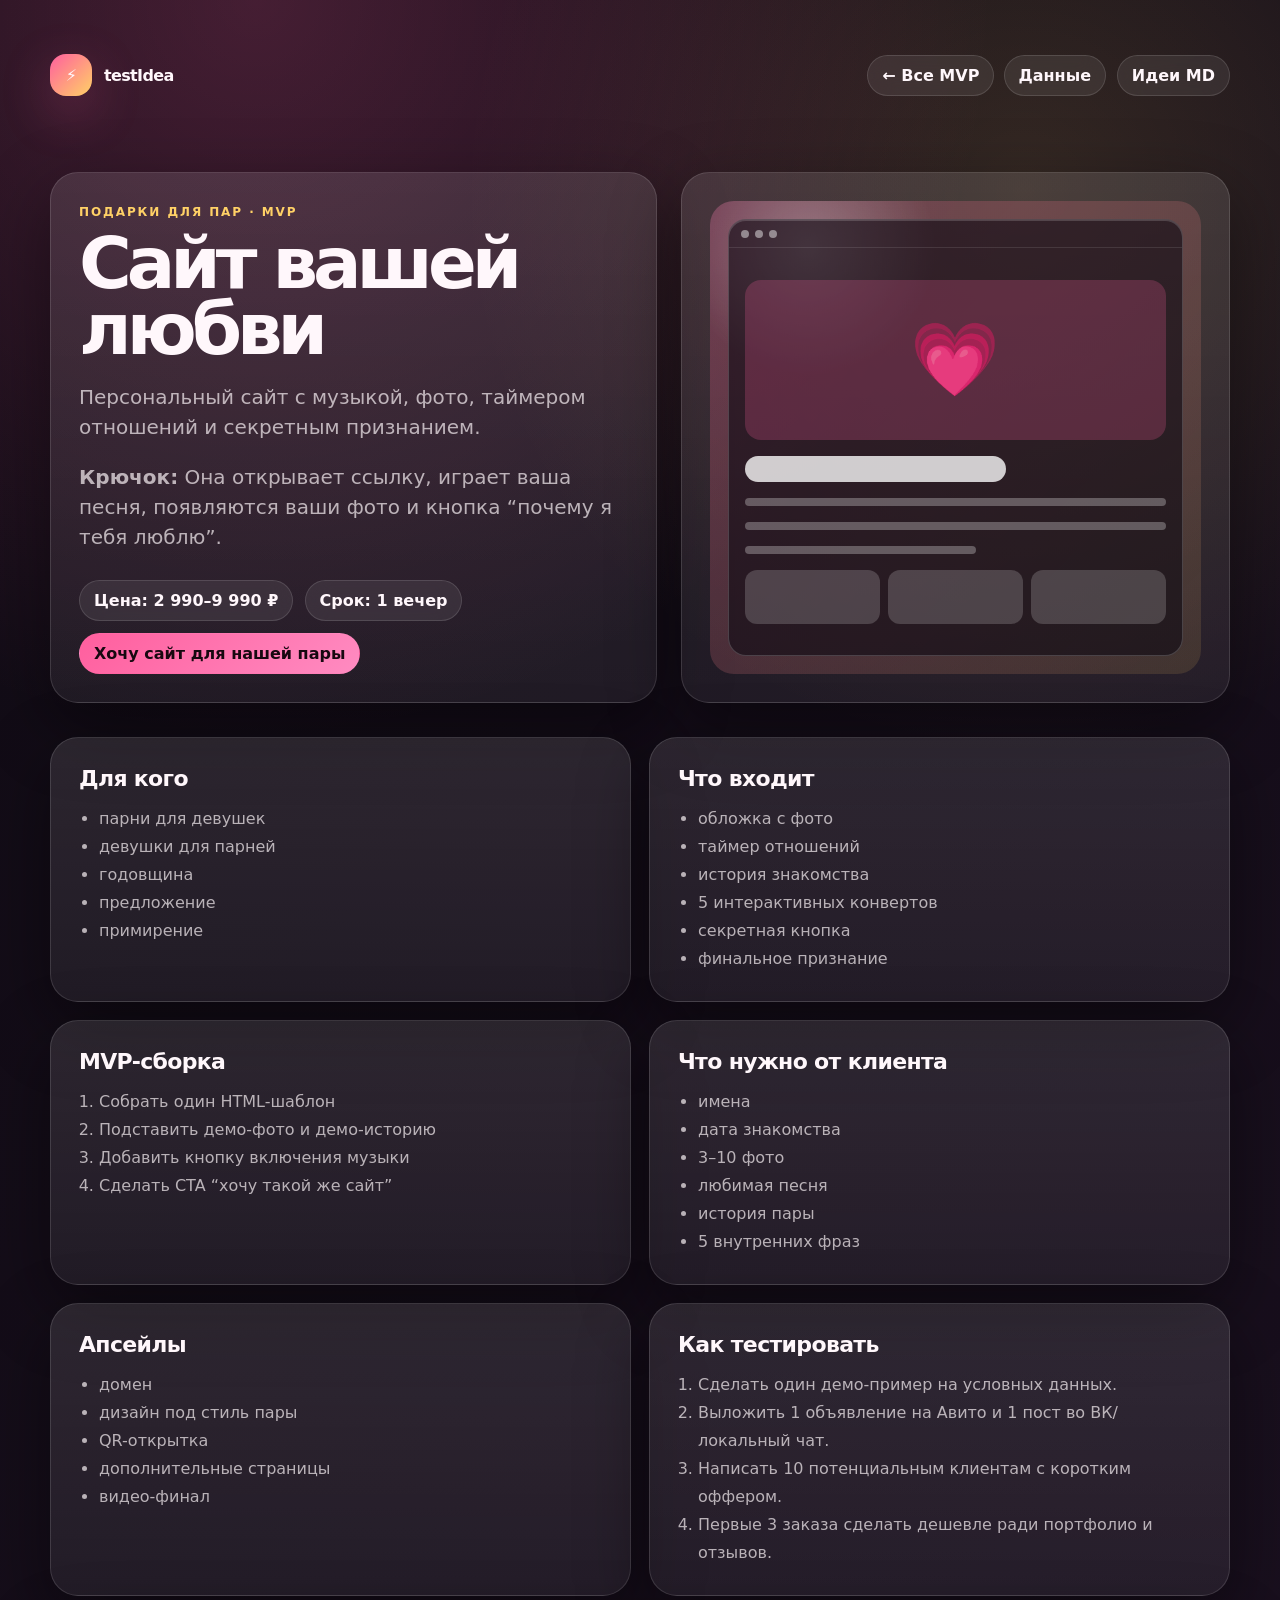
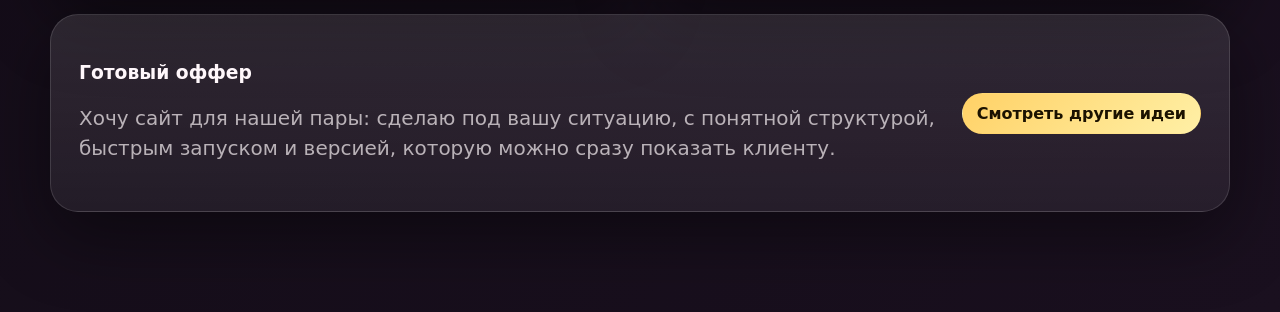
==== mvp.html @ a26f30f1 "Add reusable MVP detail page" ====
<!doctype html>
<html lang="ru">
<head>
  <meta charset="utf-8" />
  <meta name="viewport" content="width=device-width, initial-scale=1" />
  <title>MVP — testIdea</title>
  <meta name="description" content="Страница MVP-идеи из каталога testIdea." />
  <link rel="stylesheet" href="assets/style.css" />
</head>
<body>
  <main class="page">
    <section class="hero">
      <nav class="nav">
        <a class="logo" href="index.html">
          <span class="logo-mark">⚡</span>
          <span>testIdea</span>
        </a>
        <div class="nav-links">
          <a href="index.html#catalog">← Все MVP</a>
          <a href="data/ideas.js">Данные</a>
          <a href="ideas/gifts-for-couples.md">Идеи MD</a>
        </div>
      </nav>

      <div id="mvp-root"></div>
    </section>
  </main>

  <script src="data/ideas.js"></script>
  <script>
    const params = new URLSearchParams(location.search);
    const id = params.get('id') || 'love-site';
    const ideas = window.IDEAS || [];
    const item = ideas.find(idea => idea.id === id) || ideas[0];
    const root = document.querySelector('#mvp-root');

    function list(items, ordered = false) {
      const tag = ordered ? 'ol' : 'ul';
      return `<${tag}>${(items || []).map(text => `<li>${text}</li>`).join('')}</${tag}>`;
    }

    function previewIcon(type) {
      const icons = {
        romantic: '💗', book: '📖', box: '🎁', letters: '✉️', passport: '📜', order: '🛡️',
        market: '🛒', landing: '🌐', electric: '⚡', docs: '📝'
      };
      return icons[type] || '✨';
    }

    function makePreview(item) {
      return `
        <div class="preview" style="height: 100%; min-height: 420px; border-radius: 24px;">
          <div class="browser">
            <div class="browser-top"><i></i><i></i><i></i></div>
            <div class="mock" style="align-content: center; gap: 16px;">
              <div class="mock-heart" style="font-size: 72px; min-height: 160px;">${previewIcon(item.visual)}</div>
              <div class="mock-title" style="height: 26px;"></div>
              <div class="mock-line"></div>
              <div class="mock-line"></div>
              <div class="mock-line short"></div>
              <div class="mock-row"><div class="mock-box"></div><div class="mock-box"></div><div class="mock-box"></div></div>
            </div>
          </div>
        </div>`;
    }

    function render(item) {
      document.title = `${item.title} — MVP testIdea`;
      root.innerHTML = `
        <div class="detail-hero">
          <div class="panel">
            <span class="kicker">${item.category} · ${item.status}</span>
            <h1 class="detail-title">${item.title}</h1>
            <p class="detail-text">${item.tagline}</p>
            <p class="detail-text"><strong>Крючок:</strong> ${item.hook}</p>
            <div class="hero-actions">
              <span class="chip">Цена: ${item.price}</span>
              <span class="chip">Срок: ${item.time}</span>
              <a class="btn primary" href="#offer">${item.cta}</a>
            </div>
          </div>
          <div class="panel" aria-label="preview">
            ${makePreview(item)}
          </div>
        </div>

        <section class="sections">
          <article class="panel section">
            <h3>Для кого</h3>
            ${list(item.audience)}
          </article>
          <article class="panel section">
            <h3>Что входит</h3>
            ${list(item.includes)}
          </article>
          <article class="panel section">
            <h3>MVP-сборка</h3>
            ${list(item.mvp, true)}
          </article>
          <article class="panel section">
            <h3>Что нужно от клиента</h3>
            ${list(item.clientData)}
          </article>
          <article class="panel section">
            <h3>Апсейлы</h3>
            ${list(item.upsell)}
          </article>
          <article class="panel section">
            <h3>Как тестировать</h3>
            ${list([
              'Сделать один демо-пример на условных данных.',
              'Выложить 1 объявление на Авито и 1 пост во ВК/локальный чат.',
              'Написать 10 потенциальным клиентам с коротким оффером.',
              'Первые 3 заказа сделать дешевле ради портфолио и отзывов.'
            ], true)}
          </article>
          <article class="panel offer" id="offer">
            <div>
              <h3>Готовый оффер</h3>
              <p class="detail-text">${item.cta}: сделаю под вашу ситуацию, с понятной структурой, быстрым запуском и версией, которую можно сразу показать клиенту.</p>
            </div>
            <a class="btn gold" href="index.html#catalog">Смотреть другие идеи</a>
          </article>
        </section>
      `;
    }

    render(item);
  </script>
</body>
</html>
---- assets/style.css ----
:root {
  --bg: #100b14;
  --bg-2: #1a101f;
  --card: rgba(255,255,255,.075);
  --card-2: rgba(255,255,255,.11);
  --text: #fff7fb;
  --muted: rgba(255,247,251,.68);
  --line: rgba(255,255,255,.13);
  --accent: #ff5f9e;
  --accent-2: #ffd166;
  --good: #70e0a0;
  --shadow: 0 24px 70px rgba(0,0,0,.42);
  --radius: 28px;
}

* { box-sizing: border-box; }
html { scroll-behavior: smooth; }
body {
  margin: 0;
  min-height: 100vh;
  font-family: Inter, system-ui, -apple-system, BlinkMacSystemFont, 'Segoe UI', sans-serif;
  color: var(--text);
  background:
    radial-gradient(circle at 20% 0%, rgba(255,95,158,.22), transparent 34%),
    radial-gradient(circle at 80% 10%, rgba(255,209,102,.14), transparent 28%),
    linear-gradient(135deg, var(--bg), var(--bg-2));
}

a { color: inherit; text-decoration: none; }

.page {
  width: min(1180px, calc(100% - 32px));
  margin: 0 auto;
}

.hero {
  padding: 54px 0 30px;
}

.nav {
  display: flex;
  justify-content: space-between;
  align-items: center;
  gap: 18px;
  margin-bottom: 48px;
}

.logo {
  display: flex;
  align-items: center;
  gap: 12px;
  font-weight: 900;
  letter-spacing: -.04em;
}

.logo-mark {
  width: 42px;
  height: 42px;
  display: grid;
  place-items: center;
  border-radius: 16px;
  background: linear-gradient(135deg, var(--accent), var(--accent-2));
  box-shadow: 0 16px 50px rgba(255,95,158,.28);
}

.nav-links {
  display: flex;
  gap: 10px;
  flex-wrap: wrap;
  justify-content: flex-end;
}

.nav-links a, .chip, .btn, button {
  border: 1px solid var(--line);
  background: rgba(255,255,255,.08);
  color: var(--text);
  border-radius: 999px;
  padding: 10px 14px;
  font-weight: 700;
  backdrop-filter: blur(12px);
}

.kicker {
  display: inline-flex;
  align-items: center;
  gap: 8px;
  color: var(--accent-2);
  font-weight: 900;
  text-transform: uppercase;
  font-size: 12px;
  letter-spacing: .16em;
}

h1 {
  max-width: 920px;
  font-size: clamp(42px, 8vw, 94px);
  line-height: .9;
  letter-spacing: -.08em;
  margin: 16px 0 22px;
}

.lead {
  max-width: 770px;
  color: var(--muted);
  font-size: clamp(18px, 2.2vw, 24px);
  line-height: 1.45;
  margin: 0;
}

.hero-actions {
  display: flex;
  gap: 12px;
  flex-wrap: wrap;
  margin-top: 28px;
}

.btn {
  display: inline-flex;
  align-items: center;
  justify-content: center;
  gap: 8px;
  cursor: pointer;
  transition: transform .2s ease, background .2s ease, border-color .2s ease;
}

.btn:hover { transform: translateY(-2px); background: rgba(255,255,255,.14); }
.btn.primary { background: linear-gradient(135deg, var(--accent), #ff8bc1); border-color: transparent; color: #170810; }
.btn.gold { background: linear-gradient(135deg, var(--accent-2), #fff0a6); border-color: transparent; color: #1b1200; }

.stats {
  display: grid;
  grid-template-columns: repeat(3, minmax(0, 1fr));
  gap: 14px;
  margin-top: 36px;
}

.stat {
  padding: 18px;
  border: 1px solid var(--line);
  background: var(--card);
  border-radius: 22px;
}

.stat strong { display: block; font-size: 28px; letter-spacing: -.04em; }
.stat span { color: var(--muted); font-size: 14px; }

.toolbar {
  display: flex;
  justify-content: space-between;
  gap: 16px;
  align-items: center;
  margin: 28px 0 20px;
}

.search {
  width: min(420px, 100%);
  border: 1px solid var(--line);
  background: rgba(255,255,255,.08);
  color: var(--text);
  border-radius: 999px;
  padding: 14px 18px;
  outline: none;
}
.search::placeholder { color: rgba(255,255,255,.45); }

.filters { display: flex; gap: 8px; flex-wrap: wrap; }
.filter { cursor: pointer; }
.filter.active { background: var(--text); color: #170d18; }

.grid {
  display: grid;
  grid-template-columns: repeat(3, minmax(0, 1fr));
  gap: 18px;
  padding-bottom: 70px;
}

.card {
  position: relative;
  overflow: hidden;
  min-height: 520px;
  border: 1px solid var(--line);
  border-radius: var(--radius);
  background: linear-gradient(180deg, rgba(255,255,255,.11), rgba(255,255,255,.055));
  box-shadow: var(--shadow);
  transition: transform .22s ease, border-color .22s ease, background .22s ease;
}

.card:hover { transform: translateY(-6px); border-color: rgba(255,255,255,.32); background: linear-gradient(180deg, rgba(255,255,255,.15), rgba(255,255,255,.07)); }

.preview {
  height: 228px;
  padding: 18px;
  background:
    radial-gradient(circle at 20% 10%, rgba(255,255,255,.28), transparent 22%),
    linear-gradient(135deg, rgba(255,95,158,.25), rgba(255,209,102,.12));
}

.browser {
  height: 100%;
  border-radius: 18px;
  border: 1px solid rgba(255,255,255,.18);
  background: rgba(16,11,20,.62);
  overflow: hidden;
  box-shadow: inset 0 1px 0 rgba(255,255,255,.16);
}

.browser-top {
  height: 28px;
  display: flex;
  align-items: center;
  gap: 6px;
  padding: 0 12px;
  border-bottom: 1px solid rgba(255,255,255,.1);
}
.browser-top i { width: 8px; height: 8px; border-radius: 50%; background: rgba(255,255,255,.45); }

.mock {
  padding: 16px;
  height: calc(100% - 28px);
  display: grid;
  gap: 10px;
}
.mock-title { width: 62%; height: 16px; border-radius: 999px; background: rgba(255,255,255,.78); }
.mock-line { height: 8px; border-radius: 999px; background: rgba(255,255,255,.28); }
.mock-line.short { width: 55%; }
.mock-row { display: grid; grid-template-columns: repeat(3, 1fr); gap: 8px; }
.mock-box { border-radius: 12px; background: rgba(255,255,255,.18); min-height: 54px; }
.mock-heart { display: grid; place-items: center; font-size: 38px; min-height: 72px; border-radius: 16px; background: rgba(255,95,158,.22); }

.card-body { padding: 22px; }
.card-meta { display: flex; justify-content: space-between; gap: 10px; align-items: center; margin-bottom: 14px; }
.badge { font-size: 12px; font-weight: 900; color: #130b12; background: var(--good); padding: 7px 10px; border-radius: 999px; }
.category { color: var(--muted); font-size: 13px; font-weight: 800; }
.card h2 { margin: 0 0 10px; font-size: 26px; letter-spacing: -.04em; }
.card p { margin: 0 0 18px; color: var(--muted); line-height: 1.45; }
.card-footer { display: flex; justify-content: space-between; gap: 10px; align-items: center; margin-top: 18px; }
.price { font-weight: 900; color: var(--accent-2); }

.detail-hero {
  display: grid;
  grid-template-columns: 1.05fr .95fr;
  gap: 24px;
  align-items: stretch;
  padding: 28px 0 34px;
}

.panel {
  border: 1px solid var(--line);
  background: linear-gradient(180deg, rgba(255,255,255,.11), rgba(255,255,255,.06));
  border-radius: var(--radius);
  box-shadow: var(--shadow);
  padding: 28px;
}

.detail-title { font-size: clamp(38px, 6vw, 72px); margin: 10px 0 16px; line-height: .92; letter-spacing: -.07em; }
.detail-text { color: var(--muted); font-size: 20px; line-height: 1.5; }

.sections {
  display: grid;
  grid-template-columns: repeat(2, minmax(0, 1fr));
  gap: 18px;
  padding-bottom: 70px;
}
.section h3 { margin: 0 0 14px; font-size: 22px; letter-spacing: -.03em; }
.section ul, .section ol { margin: 0; padding-left: 20px; color: var(--muted); line-height: 1.75; }

.offer {
  grid-column: 1 / -1;
  display: grid;
  grid-template-columns: 1fr auto;
  gap: 18px;
  align-items: center;
}

.empty { display: none; padding: 24px; color: var(--muted); }

.footer-note {
  color: var(--muted);
  border-top: 1px solid var(--line);
  padding: 26px 0 50px;
}

@media (max-width: 960px) {
  .grid, .stats, .sections, .detail-hero { grid-template-columns: 1fr; }
  .toolbar, .nav, .offer { align-items: stretch; flex-direction: column; grid-template-columns: 1fr; }
  .nav-links { justify-content: flex-start; }
  .card { min-height: auto; }
}
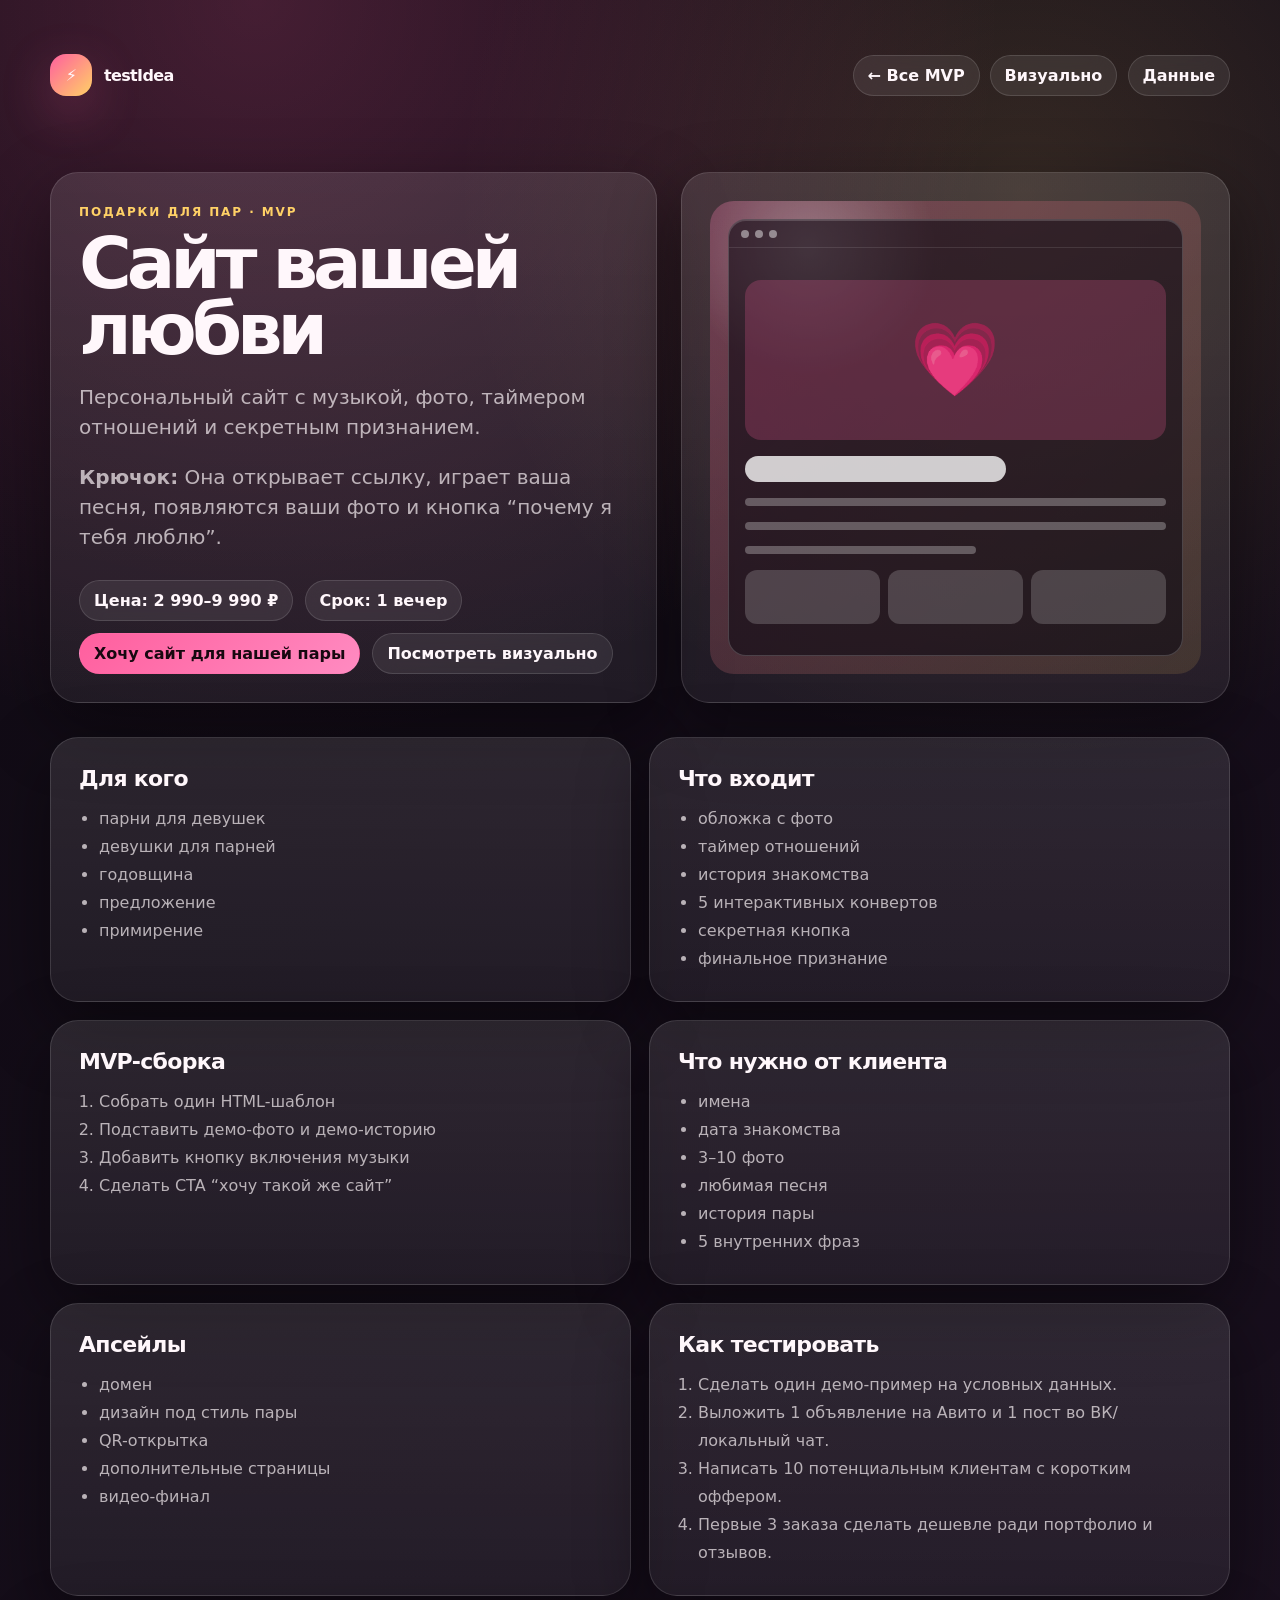
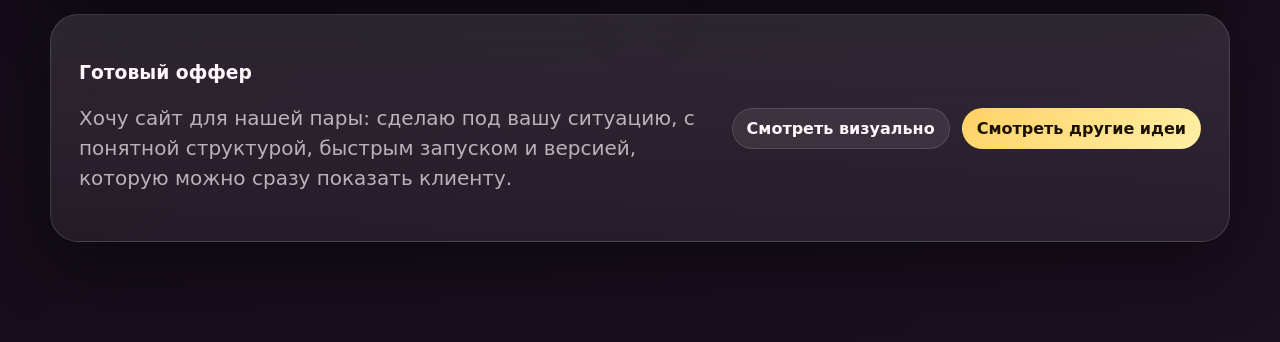
==== commit 27ebfeb6: "Add visual preview link to MVP detail page" ====
--- a/mvp.html
+++ b/mvp.html
@@ -17,8 +17,8 @@
         </a>
         <div class="nav-links">
           <a href="index.html#catalog">← Все MVP</a>
+          <a id="visual-link-top" href="visual.html">Визуально</a>
           <a href="data/ideas.js">Данные</a>
-          <a href="ideas/gifts-for-couples.md">Идеи MD</a>
         </div>
       </nav>
 
@@ -33,6 +33,7 @@
     const ideas = window.IDEAS || [];
     const item = ideas.find(idea => idea.id === id) || ideas[0];
     const root = document.querySelector('#mvp-root');
+    document.querySelector('#visual-link-top').href = `visual.html?id=${item.id}`;
 
     function list(items, ordered = false) {
       const tag = ordered ? 'ol' : 'ul';
@@ -77,6 +78,7 @@
               <span class="chip">Цена: ${item.price}</span>
               <span class="chip">Срок: ${item.time}</span>
               <a class="btn primary" href="#offer">${item.cta}</a>
+              <a class="btn" href="visual.html?id=${item.id}">Посмотреть визуально</a>
             </div>
           </div>
           <div class="panel" aria-label="preview">
@@ -119,7 +121,10 @@
               <h3>Готовый оффер</h3>
               <p class="detail-text">${item.cta}: сделаю под вашу ситуацию, с понятной структурой, быстрым запуском и версией, которую можно сразу показать клиенту.</p>
             </div>
-            <a class="btn gold" href="index.html#catalog">Смотреть другие идеи</a>
+            <div style="display:flex; gap:12px; flex-wrap:wrap; justify-content:flex-end;">
+              <a class="btn" href="visual.html?id=${item.id}">Смотреть визуально</a>
+              <a class="btn gold" href="index.html#catalog">Смотреть другие идеи</a>
+            </div>
           </article>
         </section>
       `;
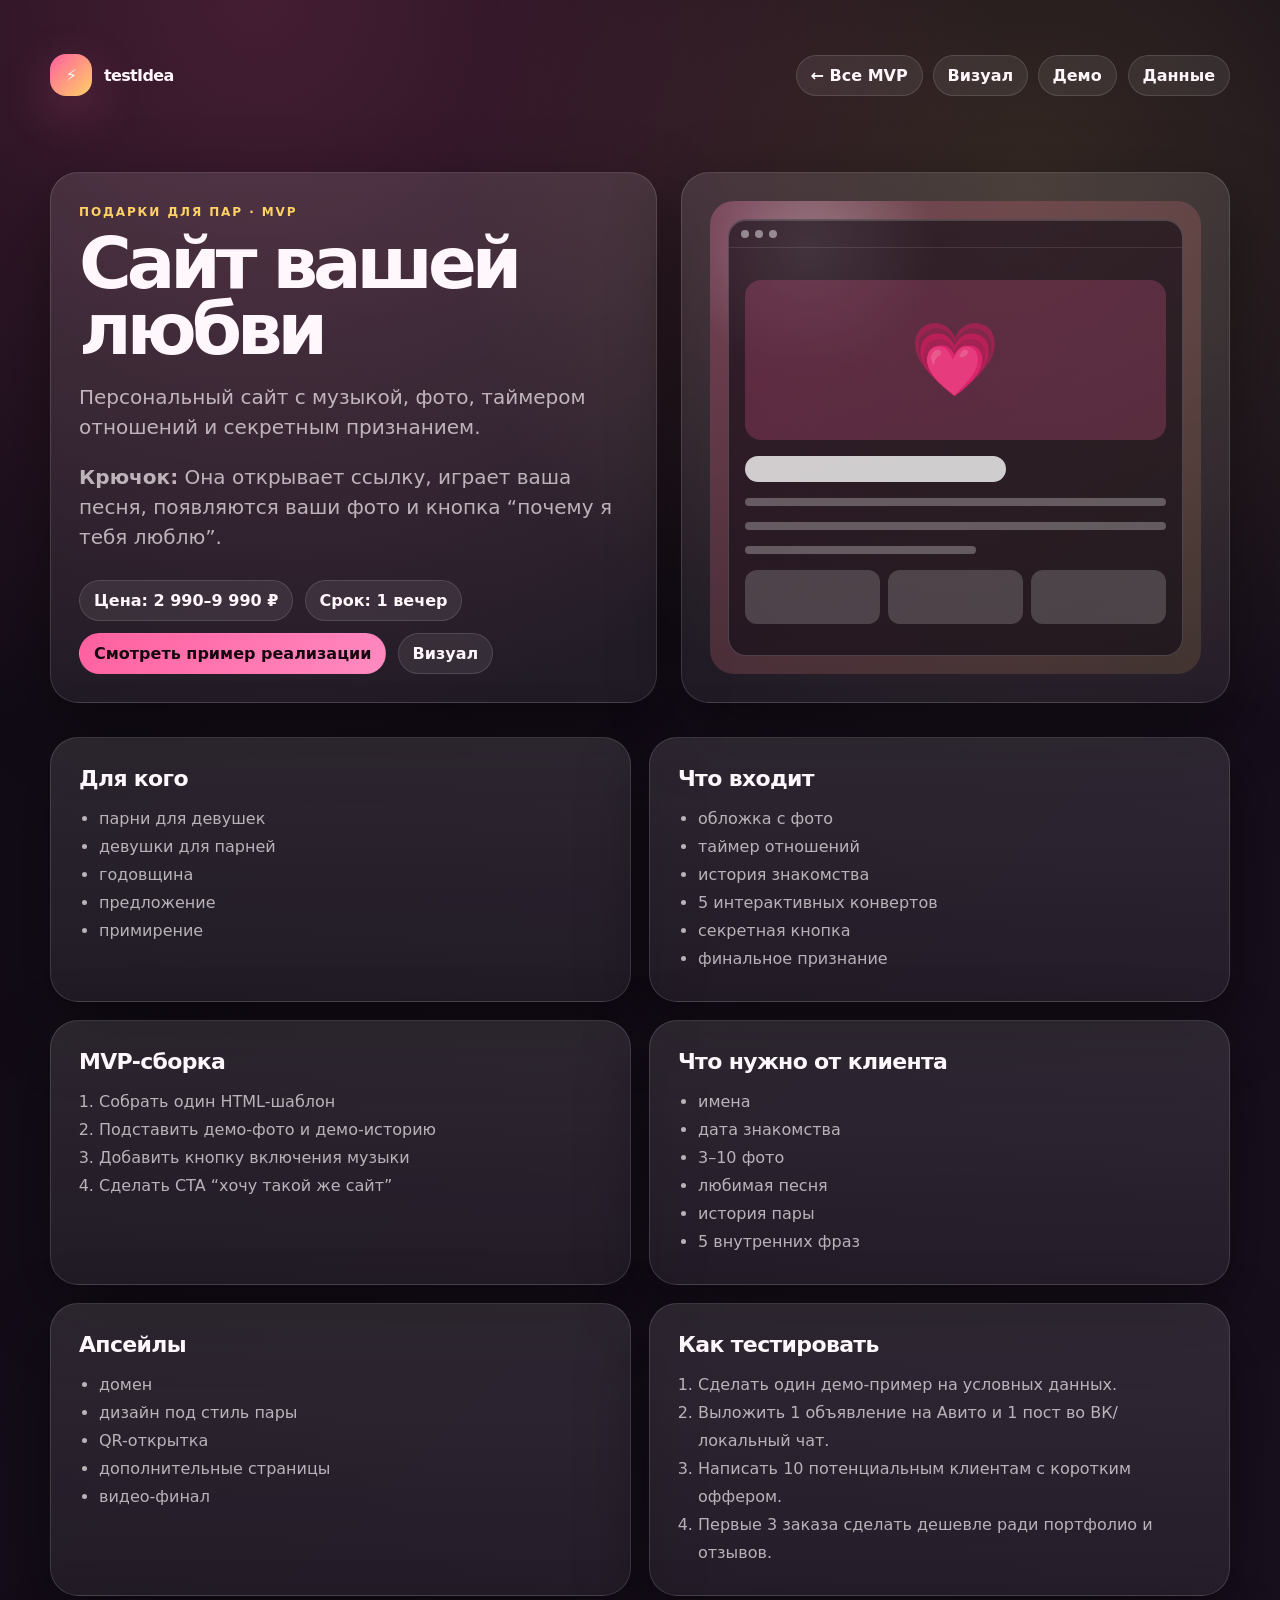
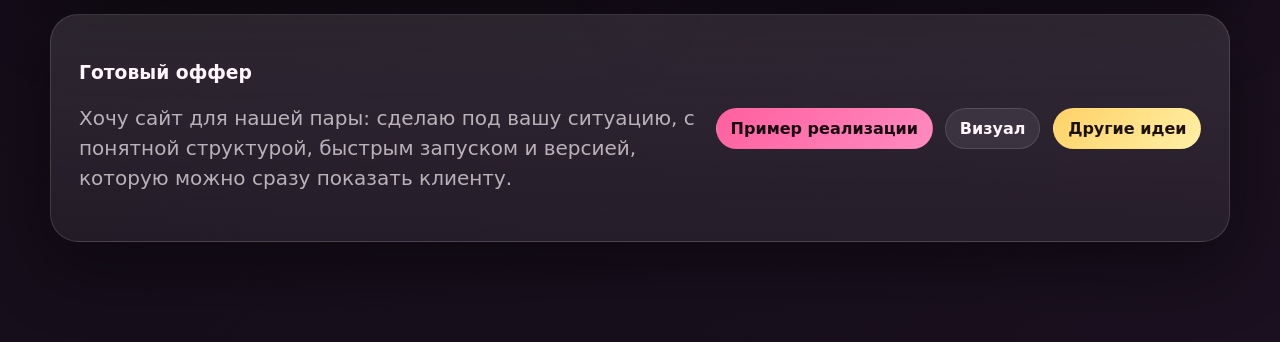
==== commit 67b3f0f0: "Add implementation demo links to MVP detail page" ====
--- a/mvp.html
+++ b/mvp.html
@@ -11,17 +11,14 @@
   <main class="page">
     <section class="hero">
       <nav class="nav">
-        <a class="logo" href="index.html">
-          <span class="logo-mark">⚡</span>
-          <span>testIdea</span>
-        </a>
+        <a class="logo" href="index.html"><span class="logo-mark">⚡</span><span>testIdea</span></a>
         <div class="nav-links">
           <a href="index.html#catalog">← Все MVP</a>
-          <a id="visual-link-top" href="visual.html">Визуально</a>
+          <a id="visual-link-top" href="visual.html">Визуал</a>
+          <a id="demo-link-top" href="demo.html">Демо</a>
           <a href="data/ideas.js">Данные</a>
         </div>
       </nav>
-
       <div id="mvp-root"></div>
     </section>
   </main>
@@ -34,36 +31,11 @@
     const item = ideas.find(idea => idea.id === id) || ideas[0];
     const root = document.querySelector('#mvp-root');
     document.querySelector('#visual-link-top').href = `visual.html?id=${item.id}`;
+    document.querySelector('#demo-link-top').href = `demo.html?id=${item.id}`;
 
-    function list(items, ordered = false) {
-      const tag = ordered ? 'ol' : 'ul';
-      return `<${tag}>${(items || []).map(text => `<li>${text}</li>`).join('')}</${tag}>`;
-    }
-
-    function previewIcon(type) {
-      const icons = {
-        romantic: '💗', book: '📖', box: '🎁', letters: '✉️', passport: '📜', order: '🛡️',
-        market: '🛒', landing: '🌐', electric: '⚡', docs: '📝'
-      };
-      return icons[type] || '✨';
-    }
-
-    function makePreview(item) {
-      return `
-        <div class="preview" style="height: 100%; min-height: 420px; border-radius: 24px;">
-          <div class="browser">
-            <div class="browser-top"><i></i><i></i><i></i></div>
-            <div class="mock" style="align-content: center; gap: 16px;">
-              <div class="mock-heart" style="font-size: 72px; min-height: 160px;">${previewIcon(item.visual)}</div>
-              <div class="mock-title" style="height: 26px;"></div>
-              <div class="mock-line"></div>
-              <div class="mock-line"></div>
-              <div class="mock-line short"></div>
-              <div class="mock-row"><div class="mock-box"></div><div class="mock-box"></div><div class="mock-box"></div></div>
-            </div>
-          </div>
-        </div>`;
-    }
+    function list(items, ordered = false) { const tag = ordered ? 'ol' : 'ul'; return `<${tag}>${(items || []).map(text => `<li>${text}</li>`).join('')}</${tag}>`; }
+    function previewIcon(type) { const icons = { romantic:'💗', book:'📖', box:'🎁', letters:'✉️', passport:'📜', order:'🛡️', market:'🛒', landing:'🌐', electric:'⚡', docs:'📝' }; return icons[type] || '✨'; }
+    function makePreview(item) { return `<div class="preview" style="height: 100%; min-height: 420px; border-radius: 24px;"><div class="browser"><div class="browser-top"><i></i><i></i><i></i></div><div class="mock" style="align-content: center; gap: 16px;"><div class="mock-heart" style="font-size: 72px; min-height: 160px;">${previewIcon(item.visual)}</div><div class="mock-title" style="height: 26px;"></div><div class="mock-line"></div><div class="mock-line"></div><div class="mock-line short"></div><div class="mock-row"><div class="mock-box"></div><div class="mock-box"></div><div class="mock-box"></div></div></div></div></div>`; }
 
     function render(item) {
       document.title = `${item.title} — MVP testIdea`;
@@ -77,59 +49,22 @@
             <div class="hero-actions">
               <span class="chip">Цена: ${item.price}</span>
               <span class="chip">Срок: ${item.time}</span>
-              <a class="btn primary" href="#offer">${item.cta}</a>
-              <a class="btn" href="visual.html?id=${item.id}">Посмотреть визуально</a>
+              <a class="btn primary" href="demo.html?id=${item.id}">Смотреть пример реализации</a>
+              <a class="btn" href="visual.html?id=${item.id}">Визуал</a>
             </div>
           </div>
-          <div class="panel" aria-label="preview">
-            ${makePreview(item)}
-          </div>
+          <div class="panel" aria-label="preview">${makePreview(item)}</div>
         </div>
-
         <section class="sections">
-          <article class="panel section">
-            <h3>Для кого</h3>
-            ${list(item.audience)}
-          </article>
-          <article class="panel section">
-            <h3>Что входит</h3>
-            ${list(item.includes)}
-          </article>
-          <article class="panel section">
-            <h3>MVP-сборка</h3>
-            ${list(item.mvp, true)}
-          </article>
-          <article class="panel section">
-            <h3>Что нужно от клиента</h3>
-            ${list(item.clientData)}
-          </article>
-          <article class="panel section">
-            <h3>Апсейлы</h3>
-            ${list(item.upsell)}
-          </article>
-          <article class="panel section">
-            <h3>Как тестировать</h3>
-            ${list([
-              'Сделать один демо-пример на условных данных.',
-              'Выложить 1 объявление на Авито и 1 пост во ВК/локальный чат.',
-              'Написать 10 потенциальным клиентам с коротким оффером.',
-              'Первые 3 заказа сделать дешевле ради портфолио и отзывов.'
-            ], true)}
-          </article>
-          <article class="panel offer" id="offer">
-            <div>
-              <h3>Готовый оффер</h3>
-              <p class="detail-text">${item.cta}: сделаю под вашу ситуацию, с понятной структурой, быстрым запуском и версией, которую можно сразу показать клиенту.</p>
-            </div>
-            <div style="display:flex; gap:12px; flex-wrap:wrap; justify-content:flex-end;">
-              <a class="btn" href="visual.html?id=${item.id}">Смотреть визуально</a>
-              <a class="btn gold" href="index.html#catalog">Смотреть другие идеи</a>
-            </div>
-          </article>
-        </section>
-      `;
+          <article class="panel section"><h3>Для кого</h3>${list(item.audience)}</article>
+          <article class="panel section"><h3>Что входит</h3>${list(item.includes)}</article>
+          <article class="panel section"><h3>MVP-сборка</h3>${list(item.mvp, true)}</article>
+          <article class="panel section"><h3>Что нужно от клиента</h3>${list(item.clientData)}</article>
+          <article class="panel section"><h3>Апсейлы</h3>${list(item.upsell)}</article>
+          <article class="panel section"><h3>Как тестировать</h3>${list(['Сделать один демо-пример на условных данных.','Выложить 1 объявление на Авито и 1 пост во ВК/локальный чат.','Написать 10 потенциальным клиентам с коротким оффером.','Первые 3 заказа сделать дешевле ради портфолио и отзывов.'], true)}</article>
+          <article class="panel offer" id="offer"><div><h3>Готовый оффер</h3><p class="detail-text">${item.cta}: сделаю под вашу ситуацию, с понятной структурой, быстрым запуском и версией, которую можно сразу показать клиенту.</p></div><div style="display:flex; gap:12px; flex-wrap:wrap; justify-content:flex-end;"><a class="btn primary" href="demo.html?id=${item.id}">Пример реализации</a><a class="btn" href="visual.html?id=${item.id}">Визуал</a><a class="btn gold" href="index.html#catalog">Другие идеи</a></div></article>
+        </section>`;
     }
-
     render(item);
   </script>
 </body>
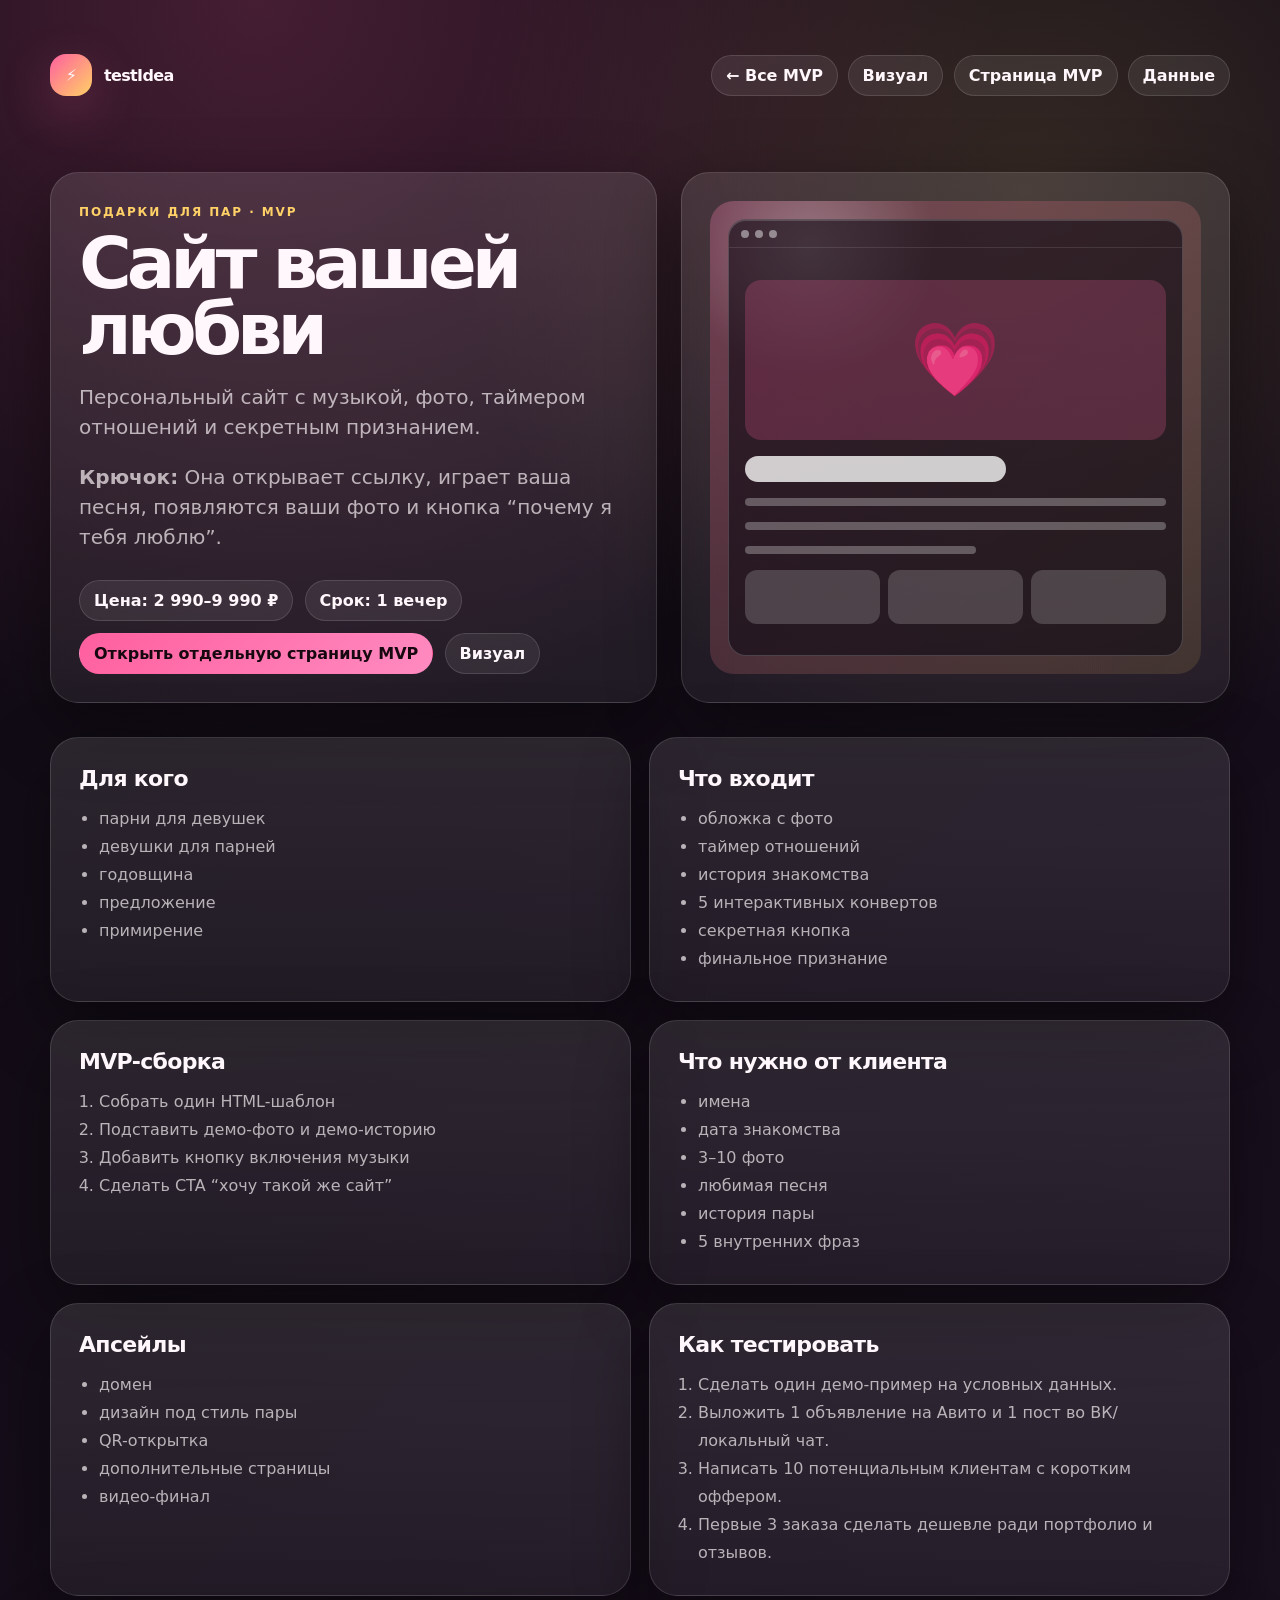
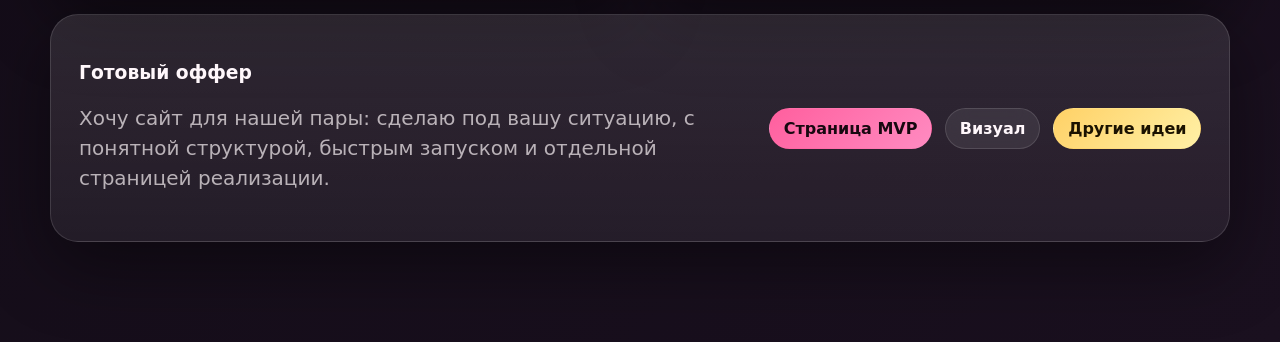
==== commit 51b28858: "Link MVP detail page to individual implementation pages" ====
--- a/mvp.html
+++ b/mvp.html
@@ -15,7 +15,7 @@
         <div class="nav-links">
           <a href="index.html#catalog">← Все MVP</a>
           <a id="visual-link-top" href="visual.html">Визуал</a>
-          <a id="demo-link-top" href="demo.html">Демо</a>
+          <a id="page-link-top" href="pages/love-site.html">Страница MVP</a>
           <a href="data/ideas.js">Данные</a>
         </div>
       </nav>
@@ -30,8 +30,9 @@
     const ideas = window.IDEAS || [];
     const item = ideas.find(idea => idea.id === id) || ideas[0];
     const root = document.querySelector('#mvp-root');
+    const pageLink = `pages/${item.id}.html`;
     document.querySelector('#visual-link-top').href = `visual.html?id=${item.id}`;
-    document.querySelector('#demo-link-top').href = `demo.html?id=${item.id}`;
+    document.querySelector('#page-link-top').href = pageLink;
 
     function list(items, ordered = false) { const tag = ordered ? 'ol' : 'ul'; return `<${tag}>${(items || []).map(text => `<li>${text}</li>`).join('')}</${tag}>`; }
     function previewIcon(type) { const icons = { romantic:'💗', book:'📖', box:'🎁', letters:'✉️', passport:'📜', order:'🛡️', market:'🛒', landing:'🌐', electric:'⚡', docs:'📝' }; return icons[type] || '✨'; }
@@ -49,7 +50,7 @@
             <div class="hero-actions">
               <span class="chip">Цена: ${item.price}</span>
               <span class="chip">Срок: ${item.time}</span>
-              <a class="btn primary" href="demo.html?id=${item.id}">Смотреть пример реализации</a>
+              <a class="btn primary" href="${pageLink}">Открыть отдельную страницу MVP</a>
               <a class="btn" href="visual.html?id=${item.id}">Визуал</a>
             </div>
           </div>
@@ -62,7 +63,7 @@
           <article class="panel section"><h3>Что нужно от клиента</h3>${list(item.clientData)}</article>
           <article class="panel section"><h3>Апсейлы</h3>${list(item.upsell)}</article>
           <article class="panel section"><h3>Как тестировать</h3>${list(['Сделать один демо-пример на условных данных.','Выложить 1 объявление на Авито и 1 пост во ВК/локальный чат.','Написать 10 потенциальным клиентам с коротким оффером.','Первые 3 заказа сделать дешевле ради портфолио и отзывов.'], true)}</article>
-          <article class="panel offer" id="offer"><div><h3>Готовый оффер</h3><p class="detail-text">${item.cta}: сделаю под вашу ситуацию, с понятной структурой, быстрым запуском и версией, которую можно сразу показать клиенту.</p></div><div style="display:flex; gap:12px; flex-wrap:wrap; justify-content:flex-end;"><a class="btn primary" href="demo.html?id=${item.id}">Пример реализации</a><a class="btn" href="visual.html?id=${item.id}">Визуал</a><a class="btn gold" href="index.html#catalog">Другие идеи</a></div></article>
+          <article class="panel offer" id="offer"><div><h3>Готовый оффер</h3><p class="detail-text">${item.cta}: сделаю под вашу ситуацию, с понятной структурой, быстрым запуском и отдельной страницей реализации.</p></div><div style="display:flex; gap:12px; flex-wrap:wrap; justify-content:flex-end;"><a class="btn primary" href="${pageLink}">Страница MVP</a><a class="btn" href="visual.html?id=${item.id}">Визуал</a><a class="btn gold" href="index.html#catalog">Другие идеи</a></div></article>
         </section>`;
     }
     render(item);
